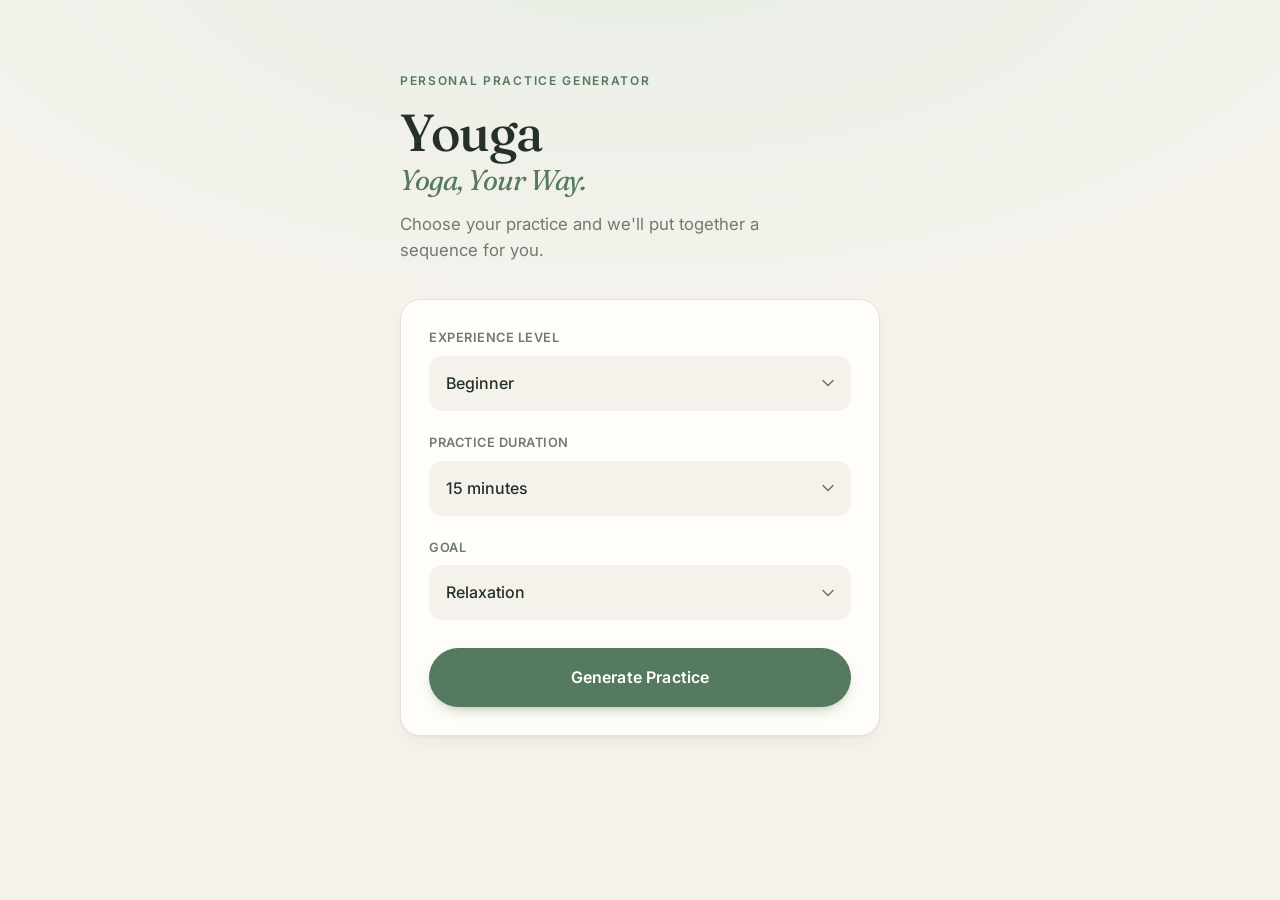
==== index.html @ e5da61a2 "Youga prototype and backend decision log Static practice generator (level, duration, goal) with pose" ====
<!doctype html>
<html lang="en">
<head>
  <meta charset="utf-8">
  <meta name="viewport" content="width=device-width, initial-scale=1">
  <title>Youga — Yoga, Your Way</title>
  <!-- Fonts: Fraunces (headings) and Inter (text). Falls back to system fonts offline. -->
  <link rel="preconnect" href="https://fonts.googleapis.com">
  <link rel="preconnect" href="https://fonts.gstatic.com" crossorigin>
  <link rel="stylesheet" href="https://fonts.googleapis.com/css2?family=Fraunces:ital,opsz,wght@0,9..144,400;0,9..144,500;1,9..144,400&family=Inter:wght@400;500;600&display=swap">
  <link rel="stylesheet" href="style.css">
</head>
<body>
  <main>
    <!-- Screen 1: welcome and choices -->
    <section id="welcome">
      <p class="eyebrow">Personal practice generator</p>
      <h1>Youga <span class="dash">—</span> <span class="tagline">Yoga, Your Way.</span></h1>
      <p class="intro">Choose your practice and we'll put together a sequence for you.</p>

      <form id="practice-form">
        <label>
          Experience level
          <select name="level">
            <option value="beginner">Beginner</option>
            <option value="intermediate">Intermediate</option>
            <option value="advanced">Advanced</option>
          </select>
        </label>

        <label>
          Practice duration
          <select name="duration">
            <option value="15">15 minutes</option>
            <option value="30">30 minutes</option>
            <option value="45">45 minutes</option>
          </select>
        </label>

        <label>
          Goal
          <select name="goal">
            <option value="relaxation">Relaxation</option>
            <option value="flexibility">Flexibility</option>
            <option value="strength">Strength</option>
            <option value="energy">Energy</option>
          </select>
        </label>

        <button type="submit">Generate Practice</button>
      </form>
    </section>

    <!-- Screen 2: the generated practice -->
    <section id="results" hidden>
      <p class="eyebrow">Youga</p>
      <h2>Your practice</h2>
      <p id="summary" class="intro"></p>
      <ol id="pose-list"></ol>
      <p id="min-note" class="min-note" hidden>A practice needs at least 3 poses, so no more can be removed.</p>
      <button type="button" id="start-over" class="secondary">Start over</button>
    </section>

    <!-- Appears briefly after a pose is removed -->
    <div id="undo" class="undo" role="status" hidden>
      <span id="undo-text"></span>
      <button type="button" id="undo-button">Undo</button>
    </div>
  </main>

  <!-- Data first, then the logic that uses it -->
  <script src="poses.js"></script>
  <script src="app.js"></script>
</body>
</html>
---- style.css ----
/* Youga — minimal, calming styling */

:root {
  /* Colors */
  --bg: #f5f2ec;
  --bg-glow: #e7eee5;
  --surface: #fffdf9;
  --text: #26302a;
  --muted: #6f7a72;
  --faint: #a3aca5;
  --border: #e6e1d8;
  --accent: #557a5f;
  --accent-hover: #476a50;
  --accent-soft: #e8f0e9;

  /* Type */
  --font-display: "Fraunces", Georgia, "Times New Roman", serif;
  --font-body: "Inter", -apple-system, BlinkMacSystemFont, "Segoe UI", Roboto, sans-serif;

  /* Shape and depth */
  --radius-lg: 20px;
  --radius-md: 14px;
  --shadow-card: 0 1px 2px rgba(38, 48, 42, 0.04), 0 8px 24px -12px rgba(38, 48, 42, 0.12);
  --shadow-button: 0 6px 16px -8px rgba(85, 122, 95, 0.7);
}

* { box-sizing: border-box; }

body {
  margin: 0;
  min-height: 100vh;
  background:
    radial-gradient(1200px 600px at 50% -10%, var(--bg-glow), transparent 70%),
    var(--bg);
  color: var(--text);
  font-family: var(--font-body);
  font-size: 16px;
  line-height: 1.55;
  -webkit-font-smoothing: antialiased;
}

main {
  max-width: 520px;
  margin: 0 auto;
  padding: 72px 20px 64px;
}

[hidden] { display: none !important; }

/* Gentle fade when a screen appears */
section { animation: fade-in 0.45s ease both; }

@keyframes fade-in {
  from { opacity: 0; transform: translateY(6px); }
  to { opacity: 1; transform: none; }
}

@media (prefers-reduced-motion: reduce) {
  section { animation: none; }
  * { transition: none !important; }
}

/* ---------- Typography ---------- */

.eyebrow {
  margin: 0 0 14px;
  font-size: 0.75rem;
  font-weight: 600;
  letter-spacing: 0.14em;
  text-transform: uppercase;
  color: var(--accent);
}

h1, h2 {
  font-family: var(--font-display);
  font-weight: 500;
  letter-spacing: -0.02em;
  margin: 0;
}

h1 {
  font-size: clamp(2.4rem, 8vw, 3.25rem);
  line-height: 1.05;
}

/* Puts the tagline on its own line under "Youga" */
h1 .dash { display: none; }

h1 .tagline {
  display: block;
  margin-top: 6px;
  font-size: 0.55em;
  font-style: italic;
  font-weight: 400;
  color: var(--accent);
}

h2 {
  font-size: clamp(1.9rem, 6vw, 2.4rem);
  line-height: 1.1;
}

.intro {
  margin: 16px 0 36px;
  max-width: 38ch;
  font-size: 1.05rem;
  color: var(--muted);
}

/* ---------- Form card ---------- */

form {
  display: grid;
  gap: 22px;
  padding: 28px;
  background: var(--surface);
  border: 1px solid var(--border);
  border-radius: var(--radius-lg);
  box-shadow: var(--shadow-card);
}

label {
  display: grid;
  gap: 8px;
  font-size: 0.8rem;
  font-weight: 600;
  letter-spacing: 0.04em;
  text-transform: uppercase;
  color: var(--muted);
}

select {
  appearance: none;
  -webkit-appearance: none;
  width: 100%;
  padding: 14px 44px 14px 16px;
  font: inherit;
  font-size: 1rem;
  font-weight: 500;
  letter-spacing: normal;
  text-transform: none;
  color: var(--text);
  background-color: var(--bg);
  /* Custom chevron */
  background-image: url("data:image/svg+xml,%3Csvg xmlns='http://www.w3.org/2000/svg' width='12' height='8' viewBox='0 0 12 8'%3E%3Cpath d='M1 1.5l5 5 5-5' fill='none' stroke='%236f7a72' stroke-width='1.6' stroke-linecap='round' stroke-linejoin='round'/%3E%3C/svg%3E");
  background-repeat: no-repeat;
  background-position: right 16px center;
  border: 1px solid transparent;
  border-radius: var(--radius-md);
  cursor: pointer;
  transition: border-color 0.2s, background-color 0.2s, box-shadow 0.2s;
}

select:hover { border-color: var(--border); }

select:focus-visible {
  outline: none;
  background-color: var(--surface);
  border-color: var(--accent);
  box-shadow: 0 0 0 4px var(--accent-soft);
}

/* ---------- Buttons ---------- */

button {
  font: inherit;
  font-size: 1rem;
  font-weight: 600;
  letter-spacing: 0.01em;
  padding: 16px 24px;
  border: 1px solid transparent;
  border-radius: 999px;
  cursor: pointer;
  transition: background-color 0.2s, box-shadow 0.2s, transform 0.2s, color 0.2s;
}

button[type="submit"] {
  margin-top: 6px;
  color: #fff;
  background: var(--accent);
  box-shadow: var(--shadow-button);
}

button[type="submit"]:hover {
  background: var(--accent-hover);
  transform: translateY(-1px);
}

button:active { transform: translateY(0) scale(0.99); }

button:focus-visible {
  outline: none;
  box-shadow: 0 0 0 4px var(--accent-soft), 0 0 0 5px var(--accent);
}

button.secondary {
  width: 100%;
  color: var(--accent);
  background: transparent;
  border-color: var(--border);
}

button.secondary:hover {
  background: var(--surface);
  border-color: var(--accent);
}

/* ---------- Results ---------- */

#results .intro { margin-bottom: 32px; }

#pose-list {
  list-style: none;
  counter-reset: pose;
  display: grid;
  gap: 12px;
  margin: 0 0 32px;
  padding: 0;
}

#pose-list li {
  counter-increment: pose;
  position: relative;
  padding: 18px 20px 18px 64px;
  background: var(--surface);
  border: 1px solid var(--border);
  border-radius: var(--radius-md);
  box-shadow: var(--shadow-card);
}

#pose-list li::before {
  content: counter(pose);
  position: absolute;
  left: 20px;
  top: 18px;
  width: 28px;
  height: 28px;
  display: grid;
  place-items: center;
  font-size: 0.8rem;
  font-weight: 600;
  color: var(--accent);
  background: var(--accent-soft);
  border-radius: 50%;
}

/* Closing pose (Savasana) gets a quieter, softer card */
#pose-list li:last-child {
  background: var(--accent-soft);
  border-color: transparent;
  box-shadow: none;
}

#pose-list li:last-child::before {
  color: #fff;
  background: var(--accent);
}

/* Pose picture, or a soft placeholder with the pose name until one is added */
.pose-image {
  margin-bottom: 14px;
  aspect-ratio: 16 / 9;
  overflow: hidden;
  border-radius: 10px;
  background: var(--bg);
}

.pose-image img {
  display: block;
  width: 100%;
  height: 100%;
  object-fit: contain;
}

.pose-placeholder {
  height: 100%;
  display: grid;
  place-items: center;
  padding: 0 16px;
  text-align: center;
  font-family: var(--font-display);
  font-style: italic;
  font-size: 1.1rem;
  color: var(--faint);
  border: 1px dashed var(--border);
  border-radius: inherit;
}

#pose-list li:last-child .pose-image { background: var(--surface); }

.pose-head {
  display: flex;
  align-items: baseline;
  justify-content: space-between;
  gap: 12px;
}

.pose-name {
  font-size: 1.05rem;
  font-weight: 600;
  line-height: 1.35;
}

.pose-minutes {
  flex-shrink: 0;
  padding: 3px 10px;
  font-size: 0.8rem;
  font-weight: 600;
  white-space: nowrap;
  color: var(--accent);
  background: var(--accent-soft);
  border-radius: 999px;
}

#pose-list li:last-child .pose-minutes { background: var(--surface); }

.pose-actions {
  display: flex;
  align-items: center;
  gap: 6px;
  flex-shrink: 0;
}

/* Small round "×" next to the minutes */
button.remove-pose {
  width: 28px;
  height: 28px;
  padding: 0;
  display: grid;
  place-items: center;
  font-size: 1.15rem;
  font-weight: 400;
  line-height: 1;
  color: var(--faint);
  background: transparent;
  border-radius: 50%;
}

button.remove-pose:hover:not([aria-disabled="true"]) {
  color: var(--text);
  background: var(--bg);
}

button.remove-pose[aria-disabled="true"] {
  opacity: 0.35;
  cursor: not-allowed;
}

button.remove-pose[aria-disabled="true"]:active { transform: none; }

/* Shown under the list once the 3-pose minimum is reached */
.min-note {
  margin: -16px 0 28px;
  font-size: 0.9rem;
  text-align: center;
  color: var(--muted);
}

/* ---------- Undo toast ---------- */

.undo {
  position: fixed;
  left: 50%;
  bottom: calc(24px + env(safe-area-inset-bottom, 0px));
  transform: translateX(-50%);
  display: flex;
  align-items: center;
  gap: 16px;
  max-width: calc(100% - 32px);
  padding: 10px 10px 10px 20px;
  font-size: 0.95rem;
  color: #fff;
  background: var(--text);
  border-radius: 999px;
  box-shadow: 0 12px 32px -12px rgba(38, 48, 42, 0.5);
  animation: toast-in 0.3s ease both;
}

/* Keeps the toast centered while it fades in */
@keyframes toast-in {
  from { opacity: 0; transform: translate(-50%, 8px); }
  to { opacity: 1; transform: translate(-50%, 0); }
}

.undo span {
  overflow: hidden;
  text-overflow: ellipsis;
  white-space: nowrap;
}

.undo button {
  flex-shrink: 0;
  padding: 8px 16px;
  font-size: 0.9rem;
  color: var(--text);
  background: var(--bg-glow);
}

.undo button:hover { background: #fff; }

@media (prefers-reduced-motion: reduce) {
  .undo { animation: none; }
}

.pose-sanskrit {
  margin-top: 2px;
  font-family: var(--font-display);
  font-style: italic;
  font-size: 0.95rem;
  color: var(--faint);
}

.pose-cue {
  margin-top: 8px;
  font-size: 0.95rem;
  color: var(--muted);
}

/* ---------- Small screens ---------- */

@media (max-width: 480px) {
  main { padding-top: 48px; }
  form { padding: 22px; }
  #pose-list li { padding: 16px 16px 16px 56px; }
  #pose-list li::before { left: 16px; top: 16px; }
}
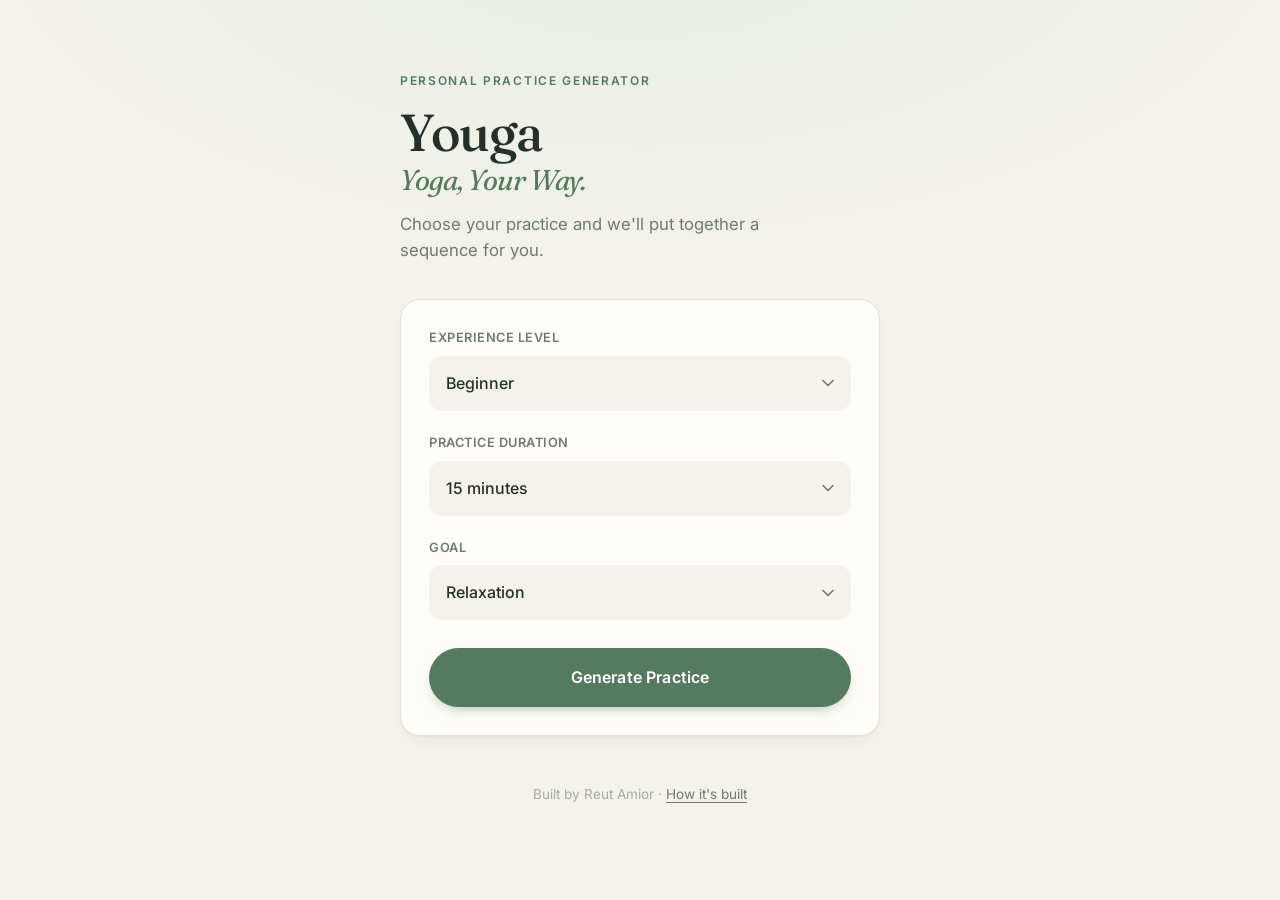
==== commit 530a8d01: "Add footer with author and link to the decision log Co-Authored-By: Claude Opus 5.5 <noreply@anthrop" ====
--- a/index.html
+++ b/index.html
@@ -61,6 +61,10 @@
       <button type="button" id="start-over" class="secondary">Start over</button>
     </section>
 
+    <footer class="site-footer">
+      Built by Reut Amior · <a href="https://github.com/ReutAmior/youga/tree/main/decisions" target="_blank" rel="noopener">How it's built</a>
+    </footer>
+
     <!-- Appears briefly after a pose is removed -->
     <div id="undo" class="undo" role="status" hidden>
       <span id="undo-text"></span>
--- a/style.css
+++ b/style.css
@@ -416,6 +416,22 @@
   color: var(--muted);
 }
 
+/* ---------- Footer ---------- */
+
+.site-footer {
+  margin-top: 48px;
+  font-size: 0.85rem;
+  text-align: center;
+  color: var(--faint);
+}
+
+.site-footer a {
+  color: var(--muted);
+  text-underline-offset: 3px;
+}
+
+.site-footer a:hover { color: var(--accent); }
+
 /* ---------- Small screens ---------- */
 
 @media (max-width: 480px) {
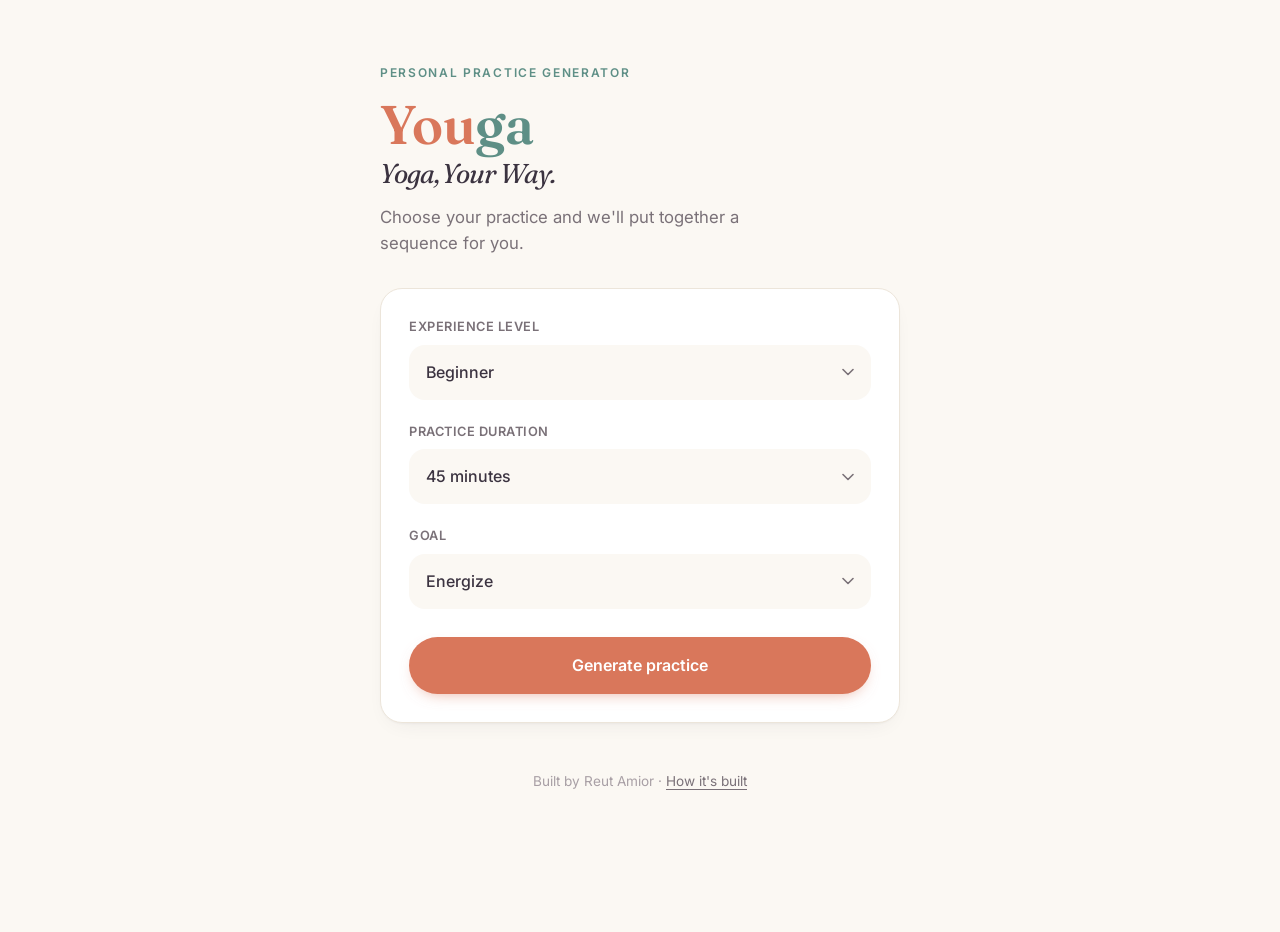
==== commit b782b148: "Merge builder and sequence review, add Play mode, Airtable content, component gallery and architectu" ====
--- a/index.html
+++ b/index.html
@@ -7,73 +7,121 @@
   <!-- Fonts: Fraunces (headings) and Inter (text). Falls back to system fonts offline. -->
   <link rel="preconnect" href="https://fonts.googleapis.com">
   <link rel="preconnect" href="https://fonts.gstatic.com" crossorigin>
-  <link rel="stylesheet" href="https://fonts.googleapis.com/css2?family=Fraunces:ital,opsz,wght@0,9..144,400;0,9..144,500;1,9..144,400&family=Inter:wght@400;500;600&display=swap">
+  <link rel="stylesheet" href="https://fonts.googleapis.com/css2?family=Fraunces:ital,opsz,wght@0,9..144,400;0,9..144,500;0,9..144,600;1,9..144,400&family=Inter:wght@400;500;600;700&display=swap">
   <link rel="stylesheet" href="style.css">
 </head>
 <body>
   <main>
-    <!-- Screen 1: welcome and choices -->
-    <section id="welcome">
+    <!-- Screen 1: Welcome. The user picks level, duration and goal. -->
+    <section id="welcome" class="screen">
       <p class="eyebrow">Personal practice generator</p>
-      <h1>Youga <span class="dash">—</span> <span class="tagline">Yoga, Your Way.</span></h1>
+      <h1><span class="logo"><span class="logo-you">You</span><span class="logo-ga">ga</span></span>
+        <span class="tagline">Yoga, Your Way.</span></h1>
       <p class="intro">Choose your practice and we'll put together a sequence for you.</p>
 
-      <form id="practice-form">
+      <form id="practice-form" class="card form-card">
         <label>
           Experience level
           <select name="level">
-            <option value="beginner">Beginner</option>
-            <option value="intermediate">Intermediate</option>
-            <option value="advanced">Advanced</option>
+            <option>Beginner</option>
+            <option>Intermediate</option>
+            <option>Advanced</option>
           </select>
         </label>
-
         <label>
           Practice duration
-          <select name="duration">
+          <select name="minutes">
             <option value="15">15 minutes</option>
             <option value="30">30 minutes</option>
-            <option value="45">45 minutes</option>
+            <option value="45" selected>45 minutes</option>
           </select>
         </label>
-
         <label>
           Goal
           <select name="goal">
-            <option value="relaxation">Relaxation</option>
-            <option value="flexibility">Flexibility</option>
-            <option value="strength">Strength</option>
-            <option value="energy">Energy</option>
+            <option>Energize</option>
+            <option>Relax</option>
+            <option>Stretch</option>
+            <option>Relieve pain</option>
           </select>
         </label>
-
-        <button type="submit">Generate Practice</button>
+        <button type="submit" class="btn btn-primary">Generate practice</button>
+        <p id="load-error" class="form-error" hidden>We couldn't load the practices. Please refresh the page.</p>
       </form>
     </section>
 
-    <!-- Screen 2: the generated practice -->
-    <section id="results" hidden>
-      <p class="eyebrow">Youga</p>
-      <h2>Your practice</h2>
-      <p id="summary" class="intro"></p>
-      <ol id="pose-list"></ol>
+    <!-- Screen 2: Builder. Shows the practice by sub-sequence; editable parts can lose poses. -->
+    <section id="builder" class="screen" hidden>
+      <p class="eyebrow"><span class="logo logo-small"><span class="logo-you">You</span><span class="logo-ga">ga</span></span></p>
+      <h2 id="sequence-name"></h2>
+      <div id="sequence-meta" class="chips"></div>
+      <p id="match-note" class="match-note" hidden></p>
+      <div id="sections"></div>
       <p id="min-note" class="min-note" hidden>A practice needs at least 3 poses, so no more can be removed.</p>
-      <button type="button" id="start-over" class="secondary">Start over</button>
     </section>
 
-    <footer class="site-footer">
+    <!-- Screen 2b: No vetted sequence matches the choices yet. -->
+    <section id="no-match" class="screen" hidden>
+      <p class="eyebrow"><span class="logo logo-small"><span class="logo-you">You</span><span class="logo-ga">ga</span></span></p>
+      <h2>This practice is on its way</h2>
+      <p id="no-match-text" class="intro"></p>
+      <button type="button" class="btn btn-secondary btn-block" data-action="change">Change sequence</button>
+    </section>
+
+    <!-- Screen 3: Play. One pose at a time with breath and cues. -->
+    <section id="play" class="screen" hidden>
+      <div class="play-top">
+        <span class="logo logo-small"><span class="logo-you">You</span><span class="logo-ga">ga</span></span>
+        <button type="button" id="exit" class="btn-text">Exit</button>
+      </div>
+      <div class="progress" aria-hidden="true"><div id="progress-fill"></div></div>
+      <div class="play-where"><span id="play-section"></span><span id="play-counter"></span></div>
+
+      <article id="play-card" class="card play-card">
+        <div id="play-image" class="pose-art"></div>
+        <div class="play-body">
+          <h2 id="play-name" class="play-name"></h2>
+          <p id="play-sanskrit" class="sanskrit"></p>
+          <div id="play-breath"></div>
+          <div class="cue"><h3>Into the pose</h3><p id="play-in"></p></div>
+          <div class="cue"><h3>Out of the pose</h3><p id="play-out"></p></div>
+          <div id="play-next" class="cue cue-next" hidden><h3>Moving to the next pose</h3><p id="play-next-text"></p></div>
+        </div>
+      </article>
+
+      <div id="play-done" class="play-done" hidden>
+        <span class="logo"><span class="logo-you">You</span><span class="logo-ga">ga</span></span>
+        <h2>Practice complete</h2>
+        <p class="sanskrit">Namaste</p>
+        <button type="button" class="btn btn-secondary" data-action="change">Back to start</button>
+      </div>
+    </section>
+
+    <footer id="footer" class="site-footer">
       Built by Reut Amior · <a href="https://github.com/ReutAmior/youga/tree/main/decisions" target="_blank" rel="noopener">How it's built</a>
     </footer>
-
-    <!-- Appears briefly after a pose is removed -->
-    <div id="undo" class="undo" role="status" hidden>
-      <span id="undo-text"></span>
-      <button type="button" id="undo-button">Undo</button>
-    </div>
   </main>
 
-  <!-- Data first, then the logic that uses it -->
-  <script src="poses.js"></script>
+  <!-- Bottom action bars: one per screen that needs it -->
+  <div id="builder-bar" class="action-bar" hidden>
+    <div class="action-bar-inner">
+      <button type="button" class="btn btn-secondary" data-action="change">Change sequence</button>
+      <button type="button" id="lets-go" class="btn btn-primary">Let's go</button>
+    </div>
+  </div>
+  <div id="play-bar" class="action-bar" hidden>
+    <div class="action-bar-inner">
+      <button type="button" id="prev" class="btn btn-secondary">Previous</button>
+      <button type="button" id="next" class="btn btn-primary">Next pose</button>
+    </div>
+  </div>
+
+  <!-- Appears briefly after a pose is removed -->
+  <div id="undo" class="toast" role="status" hidden>
+    <span id="undo-text"></span>
+    <button type="button" id="undo-button">Undo</button>
+  </div>
+
   <script src="app.js"></script>
 </body>
 </html>
--- a/style.css
+++ b/style.css
@@ -1,38 +1,48 @@
-/* Youga — minimal, calming styling */
+/* Youga styles.
+   Structure: 1. Design tokens  2. Base  3. Brand  4. Components  5. Screens.
+   Every component listed in docs/architecture.md has a section here and an
+   example in styleguide.html. Change a token once and it updates everywhere. */
+
+/* ---------- 1. Design tokens ---------- */
 
 :root {
-  /* Colors */
-  --bg: #f5f2ec;
-  --bg-glow: #e7eee5;
-  --surface: #fffdf9;
-  --text: #26302a;
-  --muted: #6f7a72;
-  --faint: #a3aca5;
-  --border: #e6e1d8;
-  --accent: #557a5f;
-  --accent-hover: #476a50;
-  --accent-soft: #e8f0e9;
+  /* Color */
+  --bg: #fbf8f3;            /* page background, cream */
+  --surface: #ffffff;       /* cards */
+  --sand: #f3ece1;          /* soft fills: chips, next-pose cue */
+  --ink: #3b3340;           /* main text */
+  --muted: #7a7178;         /* secondary text */
+  --faint: #a89fa5;         /* placeholders */
+  --line: #ece5da;          /* borders */
+  --terra: #d9775b;         /* brand "You", primary buttons */
+  --terra-dark: #b95e44;    /* primary hover, exhale */
+  --terra-soft: #f7e6df;    /* exhale badge fill */
+  --sage: #5e8f86;          /* brand "ga", progress, breath counts */
+  --sage-soft: #e4efec;     /* breath count badge fill */
+  --sky: #3e7e90;           /* inhale */
+  --sky-soft: #e6f1f4;      /* inhale badge fill */
 
   /* Type */
   --font-display: "Fraunces", Georgia, "Times New Roman", serif;
   --font-body: "Inter", -apple-system, BlinkMacSystemFont, "Segoe UI", Roboto, sans-serif;
 
   /* Shape and depth */
-  --radius-lg: 20px;
-  --radius-md: 14px;
-  --shadow-card: 0 1px 2px rgba(38, 48, 42, 0.04), 0 8px 24px -12px rgba(38, 48, 42, 0.12);
-  --shadow-button: 0 6px 16px -8px rgba(85, 122, 95, 0.7);
-}
+  --radius-lg: 22px;
+  --radius-md: 16px;
+  --radius-pill: 999px;
+  --shadow-card: 0 1px 2px rgba(59, 51, 64, 0.04), 0 8px 24px -14px rgba(59, 51, 64, 0.14);
+  --shadow-button: 0 6px 16px -8px rgba(217, 119, 91, 0.7);
+}
+
+/* ---------- 2. Base ---------- */
 
 * { box-sizing: border-box; }
 
 body {
   margin: 0;
   min-height: 100vh;
-  background:
-    radial-gradient(1200px 600px at 50% -10%, var(--bg-glow), transparent 70%),
-    var(--bg);
-  color: var(--text);
+  background: var(--bg);
+  color: var(--ink);
   font-family: var(--font-body);
   font-size: 16px;
   line-height: 1.55;
@@ -40,15 +50,14 @@
 }
 
 main {
-  max-width: 520px;
+  max-width: 560px;
   margin: 0 auto;
-  padding: 72px 20px 64px;
+  padding: 64px 20px 140px;
 }
 
 [hidden] { display: none !important; }
 
-/* Gentle fade when a screen appears */
-section { animation: fade-in 0.45s ease both; }
+.screen { animation: fade-in 0.4s ease both; }
 
 @keyframes fade-in {
   from { opacity: 0; transform: translateY(6px); }
@@ -56,11 +65,19 @@
 }
 
 @media (prefers-reduced-motion: reduce) {
-  section { animation: none; }
+  .screen, .toast { animation: none; }
   * { transition: none !important; }
 }
 
-/* ---------- Typography ---------- */
+h1, h2 {
+  font-family: var(--font-display);
+  font-weight: 600;
+  letter-spacing: -0.02em;
+  margin: 0;
+}
+
+h1 { font-size: clamp(2.6rem, 9vw, 3.4rem); line-height: 1.02; }
+h2 { font-size: clamp(1.8rem, 6vw, 2.2rem); line-height: 1.12; }
 
 .eyebrow {
   margin: 0 0 14px;
@@ -68,375 +85,224 @@
   font-weight: 600;
   letter-spacing: 0.14em;
   text-transform: uppercase;
-  color: var(--accent);
-}
-
-h1, h2 {
-  font-family: var(--font-display);
-  font-weight: 500;
-  letter-spacing: -0.02em;
-  margin: 0;
-}
-
-h1 {
-  font-size: clamp(2.4rem, 8vw, 3.25rem);
-  line-height: 1.05;
-}
-
-/* Puts the tagline on its own line under "Youga" */
-h1 .dash { display: none; }
-
-h1 .tagline {
-  display: block;
-  margin-top: 6px;
-  font-size: 0.55em;
-  font-style: italic;
-  font-weight: 400;
-  color: var(--accent);
-}
-
-h2 {
-  font-size: clamp(1.9rem, 6vw, 2.4rem);
-  line-height: 1.1;
+  color: var(--sage);
 }
 
 .intro {
-  margin: 16px 0 36px;
+  margin: 16px 0 32px;
   max-width: 38ch;
   font-size: 1.05rem;
   color: var(--muted);
 }
 
-/* ---------- Form card ---------- */
-
-form {
-  display: grid;
-  gap: 22px;
-  padding: 28px;
+/* ---------- 3. Brand ---------- */
+
+/* Two-tone wordmark: "You" highlighted in terracotta, "ga" in sage. */
+.logo { font-family: var(--font-display); font-weight: 600; letter-spacing: -0.01em; }
+.logo-you { color: var(--terra); }
+.logo-ga { color: var(--sage); }
+.logo-small { font-size: 1.35rem; letter-spacing: 0; text-transform: none; }
+
+h1 .tagline {
+  display: block;
+  margin-top: 8px;
+  font-size: 0.5em;
+  font-style: italic;
+  font-weight: 400;
+  color: var(--ink);
+}
+
+/* ---------- 4. Components ---------- */
+
+/* Card: the white surface used by the form, pose cards and the play card. */
+.card {
   background: var(--surface);
-  border: 1px solid var(--border);
+  border: 1px solid var(--line);
   border-radius: var(--radius-lg);
   box-shadow: var(--shadow-card);
 }
 
-label {
-  display: grid;
-  gap: 8px;
-  font-size: 0.8rem;
-  font-weight: 600;
-  letter-spacing: 0.04em;
-  text-transform: uppercase;
-  color: var(--muted);
-}
-
-select {
-  appearance: none;
-  -webkit-appearance: none;
-  width: 100%;
-  padding: 14px 44px 14px 16px;
-  font: inherit;
-  font-size: 1rem;
-  font-weight: 500;
-  letter-spacing: normal;
-  text-transform: none;
-  color: var(--text);
-  background-color: var(--bg);
-  /* Custom chevron */
-  background-image: url("data:image/svg+xml,%3Csvg xmlns='http://www.w3.org/2000/svg' width='12' height='8' viewBox='0 0 12 8'%3E%3Cpath d='M1 1.5l5 5 5-5' fill='none' stroke='%236f7a72' stroke-width='1.6' stroke-linecap='round' stroke-linejoin='round'/%3E%3C/svg%3E");
-  background-repeat: no-repeat;
-  background-position: right 16px center;
-  border: 1px solid transparent;
-  border-radius: var(--radius-md);
-  cursor: pointer;
-  transition: border-color 0.2s, background-color 0.2s, box-shadow 0.2s;
-}
-
-select:hover { border-color: var(--border); }
-
-select:focus-visible {
-  outline: none;
-  background-color: var(--surface);
-  border-color: var(--accent);
-  box-shadow: 0 0 0 4px var(--accent-soft);
-}
-
-/* ---------- Buttons ---------- */
-
-button {
+/* Buttons. Primary = the one main action on a screen. Secondary = the way back.
+   Text = low-emphasis actions such as Exit. */
+.btn {
   font: inherit;
   font-size: 1rem;
   font-weight: 600;
-  letter-spacing: 0.01em;
-  padding: 16px 24px;
-  border: 1px solid transparent;
-  border-radius: 999px;
+  padding: 15px 22px;
+  border: 1.5px solid transparent;
+  border-radius: var(--radius-pill);
   cursor: pointer;
-  transition: background-color 0.2s, box-shadow 0.2s, transform 0.2s, color 0.2s;
-}
-
-button[type="submit"] {
-  margin-top: 6px;
-  color: #fff;
-  background: var(--accent);
-  box-shadow: var(--shadow-button);
-}
-
-button[type="submit"]:hover {
-  background: var(--accent-hover);
-  transform: translateY(-1px);
-}
-
-button:active { transform: translateY(0) scale(0.99); }
-
-button:focus-visible {
+  white-space: nowrap;
+  transition: background-color 0.2s, border-color 0.2s, box-shadow 0.2s, transform 0.1s, opacity 0.2s;
+}
+.btn:active { transform: scale(0.98); }
+.btn:focus-visible, .btn-icon:focus-visible, .btn-text:focus-visible, select:focus-visible {
   outline: none;
-  box-shadow: 0 0 0 4px var(--accent-soft), 0 0 0 5px var(--accent);
-}
-
-button.secondary {
-  width: 100%;
-  color: var(--accent);
-  background: transparent;
-  border-color: var(--border);
-}
-
-button.secondary:hover {
-  background: var(--surface);
-  border-color: var(--accent);
-}
-
-/* ---------- Results ---------- */
-
-#results .intro { margin-bottom: 32px; }
-
-#pose-list {
-  list-style: none;
-  counter-reset: pose;
-  display: grid;
-  gap: 12px;
-  margin: 0 0 32px;
-  padding: 0;
-}
-
-#pose-list li {
-  counter-increment: pose;
-  position: relative;
-  padding: 18px 20px 18px 64px;
-  background: var(--surface);
-  border: 1px solid var(--border);
-  border-radius: var(--radius-md);
-  box-shadow: var(--shadow-card);
-}
-
-#pose-list li::before {
-  content: counter(pose);
-  position: absolute;
-  left: 20px;
-  top: 18px;
-  width: 28px;
-  height: 28px;
-  display: grid;
-  place-items: center;
-  font-size: 0.8rem;
-  font-weight: 600;
-  color: var(--accent);
-  background: var(--accent-soft);
-  border-radius: 50%;
-}
-
-/* Closing pose (Savasana) gets a quieter, softer card */
-#pose-list li:last-child {
-  background: var(--accent-soft);
-  border-color: transparent;
-  box-shadow: none;
-}
-
-#pose-list li:last-child::before {
-  color: #fff;
-  background: var(--accent);
-}
-
-/* Pose picture, or a soft placeholder with the pose name until one is added */
-.pose-image {
-  margin-bottom: 14px;
-  aspect-ratio: 16 / 9;
-  overflow: hidden;
-  border-radius: 10px;
-  background: var(--bg);
-}
-
-.pose-image img {
-  display: block;
-  width: 100%;
-  height: 100%;
-  object-fit: contain;
-}
-
+  box-shadow: 0 0 0 4px var(--sage-soft), 0 0 0 5px var(--sage);
+}
+.btn-primary { color: #fff; background: var(--terra); box-shadow: var(--shadow-button); }
+.btn-primary:hover { background: var(--terra-dark); }
+.btn-secondary { color: var(--ink); background: var(--surface); border-color: var(--line); }
+.btn-secondary:hover { border-color: var(--sage); }
+.btn-secondary:disabled { opacity: 0.4; cursor: default; }
+.btn-block { width: 100%; }
+.btn-text {
+  font: inherit; font-size: 0.95rem; font-weight: 600; color: var(--muted);
+  background: none; border: none; padding: 6px 2px; cursor: pointer; border-radius: 8px;
+}
+.btn-text:hover { color: var(--ink); }
+
+/* Round "×" on removable pose cards. */
+.btn-icon {
+  position: absolute; top: 8px; right: 8px; z-index: 1;
+  width: 32px; height: 32px; padding: 0;
+  display: grid; place-items: center;
+  font: inherit; font-size: 1.2rem; line-height: 1; color: var(--ink);
+  background: rgba(255, 255, 255, 0.94);
+  border: 1px solid var(--line); border-radius: 50%;
+  box-shadow: 0 1px 3px rgba(0, 0, 0, 0.08);
+  cursor: pointer;
+}
+.btn-icon:hover:not([aria-disabled="true"]) { color: var(--terra-dark); }
+.btn-icon[aria-disabled="true"] { opacity: 0.35; cursor: not-allowed; }
+
+/* Form fields */
+.form-card { display: grid; gap: 22px; padding: 28px; }
+label {
+  display: grid; gap: 8px;
+  font-size: 0.8rem; font-weight: 600; letter-spacing: 0.04em; text-transform: uppercase;
+  color: var(--muted);
+}
+select {
+  appearance: none; -webkit-appearance: none; width: 100%;
+  padding: 14px 44px 14px 16px;
+  font: inherit; font-size: 1rem; font-weight: 500; letter-spacing: normal; text-transform: none;
+  color: var(--ink); background-color: var(--bg);
+  background-image: url("data:image/svg+xml,%3Csvg xmlns='http://www.w3.org/2000/svg' width='12' height='8' viewBox='0 0 12 8'%3E%3Cpath d='M1 1.5l5 5 5-5' fill='none' stroke='%237a7178' stroke-width='1.6' stroke-linecap='round' stroke-linejoin='round'/%3E%3C/svg%3E");
+  background-repeat: no-repeat; background-position: right 16px center;
+  border: 1px solid transparent; border-radius: var(--radius-md); cursor: pointer;
+}
+select:hover { border-color: var(--line); }
+.form-card .btn { margin-top: 6px; }
+.form-error { margin: 0; font-size: 0.9rem; color: var(--terra-dark); text-align: center; }
+
+/* Chips: sequence facts (minutes, level, goal). */
+.chips { display: flex; flex-wrap: wrap; gap: 8px; margin: 14px 0 8px; }
+.chip {
+  font-size: 0.8rem; font-weight: 600; padding: 5px 12px;
+  border-radius: var(--radius-pill); background: var(--sand); color: var(--ink);
+}
+.chip-sage { background: var(--sage-soft); color: var(--sage); }
+
+/* Breath badge: "Inhale", "Exhale", or "5 breaths". Two sizes: card (small) and play (large). */
+.breath {
+  display: inline-flex; align-items: center; gap: 7px;
+  font-size: 0.72rem; font-weight: 700; padding: 3px 10px; border-radius: var(--radius-pill);
+}
+.breath::before { content: ""; width: 7px; height: 7px; border-radius: 50%; background: currentColor; }
+.breath-count { background: var(--sage-soft); color: var(--sage); }
+.breath-inhale { background: var(--sky-soft); color: var(--sky); }
+.breath-exhale { background: var(--terra-soft); color: var(--terra-dark); }
+.breath-lg { font-size: 0.95rem; padding: 8px 15px; gap: 9px; }
+.breath-lg::before { width: 9px; height: 9px; }
+
+/* Pose art: the picture slot, or a placeholder until a picture exists. */
+.pose-art { background: var(--bg); display: grid; place-items: center; overflow: hidden; }
+.pose-art img { display: block; width: 100%; height: 100%; object-fit: contain; }
 .pose-placeholder {
-  height: 100%;
-  display: grid;
-  place-items: center;
-  padding: 0 16px;
-  text-align: center;
-  font-family: var(--font-display);
-  font-style: italic;
-  font-size: 1.1rem;
-  color: var(--faint);
-  border: 1px dashed var(--border);
-  border-radius: inherit;
-}
-
-#pose-list li:last-child .pose-image { background: var(--surface); }
-
-.pose-head {
-  display: flex;
-  align-items: baseline;
-  justify-content: space-between;
-  gap: 12px;
-}
-
-.pose-name {
-  font-size: 1.05rem;
-  font-weight: 600;
-  line-height: 1.35;
-}
-
-.pose-minutes {
-  flex-shrink: 0;
-  padding: 3px 10px;
-  font-size: 0.8rem;
-  font-weight: 600;
-  white-space: nowrap;
-  color: var(--accent);
-  background: var(--accent-soft);
-  border-radius: 999px;
-}
-
-#pose-list li:last-child .pose-minutes { background: var(--surface); }
-
-.pose-actions {
-  display: flex;
-  align-items: center;
-  gap: 6px;
-  flex-shrink: 0;
-}
-
-/* Small round "×" next to the minutes */
-button.remove-pose {
-  width: 28px;
-  height: 28px;
-  padding: 0;
-  display: grid;
-  place-items: center;
-  font-size: 1.15rem;
-  font-weight: 400;
-  line-height: 1;
-  color: var(--faint);
-  background: transparent;
-  border-radius: 50%;
-}
-
-button.remove-pose:hover:not([aria-disabled="true"]) {
-  color: var(--text);
-  background: var(--bg);
-}
-
-button.remove-pose[aria-disabled="true"] {
-  opacity: 0.35;
-  cursor: not-allowed;
-}
-
-button.remove-pose[aria-disabled="true"]:active { transform: none; }
-
-/* Shown under the list once the 3-pose minimum is reached */
-.min-note {
-  margin: -16px 0 28px;
-  font-size: 0.9rem;
-  text-align: center;
-  color: var(--muted);
-}
-
-/* ---------- Undo toast ---------- */
-
-.undo {
-  position: fixed;
-  left: 50%;
-  bottom: calc(24px + env(safe-area-inset-bottom, 0px));
+  margin: 12px; padding: 10px 12px; text-align: center;
+  font-size: 0.75rem; font-weight: 600; color: var(--faint);
+  border: 1.5px dashed var(--line); border-radius: 12px;
+}
+
+/* Section header: one per sub-sequence on the builder. */
+.section-head { display: flex; align-items: baseline; justify-content: space-between; gap: 12px; margin: 30px 0 12px; }
+.section-head h3 { margin: 0; font-family: var(--font-display); font-weight: 600; font-size: 1.3rem; }
+.section-count { font-size: 0.8rem; font-weight: 600; color: var(--muted); white-space: nowrap; }
+
+/* Builder pose card: picture, names and breath. Removable cards carry a .btn-icon. */
+.pose-grid { display: grid; grid-template-columns: repeat(2, minmax(0, 1fr)); gap: 12px; }
+.pose-card { position: relative; overflow: hidden; border-radius: var(--radius-md); }
+.pose-card .pose-art { aspect-ratio: 1 / 1; }
+.pose-card-body { padding: 10px 12px 13px; }
+.pose-card-name { font-weight: 600; font-size: 0.95rem; line-height: 1.3; }
+.pose-card .sanskrit { font-size: 0.82rem; margin: 2px 0 8px; }
+
+.sanskrit { font-family: var(--font-display); font-style: italic; color: var(--muted); margin: 0; }
+
+/* Empty state: a sub-sequence with no poses yet, or with all poses removed. */
+.empty {
+  padding: 16px 18px; font-size: 0.92rem; font-style: italic; color: var(--muted);
+  background: var(--surface); border: 1.5px dashed var(--line); border-radius: var(--radius-md);
+}
+
+.match-note, .min-note { font-size: 0.9rem; color: var(--muted); }
+.min-note { text-align: center; margin: 20px 0 0; }
+
+/* Action bar: fixed to the bottom of the screen, holds a screen's two main buttons. */
+.action-bar {
+  position: fixed; left: 0; right: 0; bottom: 0; z-index: 5;
+  padding: 24px 20px calc(18px + env(safe-area-inset-bottom, 0px));
+  background: linear-gradient(to top, var(--bg) 72%, rgba(251, 248, 243, 0));
+}
+.action-bar-inner { max-width: 560px; margin: 0 auto; display: flex; gap: 10px; }
+.action-bar .btn { flex: 1; }
+
+/* Toast: confirms a removal and offers Undo. */
+.toast {
+  position: fixed; left: 50%; z-index: 10;
+  bottom: calc(100px + env(safe-area-inset-bottom, 0px));
   transform: translateX(-50%);
-  display: flex;
-  align-items: center;
-  gap: 16px;
+  display: flex; align-items: center; gap: 16px;
   max-width: calc(100% - 32px);
   padding: 10px 10px 10px 20px;
-  font-size: 0.95rem;
-  color: #fff;
-  background: var(--text);
-  border-radius: 999px;
-  box-shadow: 0 12px 32px -12px rgba(38, 48, 42, 0.5);
+  font-size: 0.95rem; color: #fff; background: var(--ink);
+  border-radius: var(--radius-pill);
+  box-shadow: 0 12px 32px -12px rgba(59, 51, 64, 0.5);
   animation: toast-in 0.3s ease both;
 }
-
-/* Keeps the toast centered while it fades in */
 @keyframes toast-in {
   from { opacity: 0; transform: translate(-50%, 8px); }
   to { opacity: 1; transform: translate(-50%, 0); }
 }
-
-.undo span {
-  overflow: hidden;
-  text-overflow: ellipsis;
-  white-space: nowrap;
-}
-
-.undo button {
-  flex-shrink: 0;
-  padding: 8px 16px;
-  font-size: 0.9rem;
-  color: var(--text);
-  background: var(--bg-glow);
-}
-
-.undo button:hover { background: #fff; }
-
-@media (prefers-reduced-motion: reduce) {
-  .undo { animation: none; }
-}
-
-.pose-sanskrit {
-  margin-top: 2px;
-  font-family: var(--font-display);
-  font-style: italic;
-  font-size: 0.95rem;
-  color: var(--faint);
-}
-
-.pose-cue {
-  margin-top: 8px;
-  font-size: 0.95rem;
-  color: var(--muted);
-}
-
-/* ---------- Footer ---------- */
-
-.site-footer {
-  margin-top: 48px;
-  font-size: 0.85rem;
-  text-align: center;
-  color: var(--faint);
-}
-
-.site-footer a {
-  color: var(--muted);
-  text-underline-offset: 3px;
-}
-
-.site-footer a:hover { color: var(--accent); }
-
-/* ---------- Small screens ---------- */
+.toast span { overflow: hidden; text-overflow: ellipsis; white-space: nowrap; }
+.toast button {
+  flex-shrink: 0; padding: 8px 16px; font: inherit; font-size: 0.9rem; font-weight: 600;
+  color: var(--ink); background: var(--terra-soft); border: none; border-radius: var(--radius-pill); cursor: pointer;
+}
+.toast button:hover { background: #fff; }
+
+/* Progress bar on the play screen. */
+.progress { height: 6px; margin: 18px 0 8px; overflow: hidden; border-radius: var(--radius-pill); background: var(--line); }
+.progress > div { height: 100%; width: 0; background: var(--sage); border-radius: var(--radius-pill); transition: width 0.3s ease; }
+
+/* Play card: one large pose with breath and cues. */
+.play-card { margin-top: 16px; overflow: hidden; }
+.play-card .pose-art { aspect-ratio: 4 / 3; }
+.play-card .pose-placeholder { font-size: 0.85rem; padding: 14px 18px; }
+.play-body { padding: 20px 22px 24px; }
+.play-name { font-size: 1.9rem; }
+.play-card .sanskrit { font-size: 1.05rem; margin: 4px 0 16px; }
+.cue { margin-top: 16px; }
+.cue h3 { margin: 0 0 4px; font-size: 0.72rem; font-weight: 600; letter-spacing: 0.1em; text-transform: uppercase; color: var(--muted); }
+.cue p { margin: 0; font-size: 1.02rem; line-height: 1.6; }
+.cue-next { padding: 12px 14px; background: var(--sand); border-radius: 14px; }
+.cue-missing { font-style: italic; color: var(--faint); }
+
+/* ---------- 5. Screens ---------- */
+
+.play-top { display: flex; justify-content: space-between; align-items: center; }
+.play-where { display: flex; justify-content: space-between; font-size: 0.85rem; font-weight: 600; color: var(--muted); }
+.play-done { text-align: center; padding: 56px 0 0; }
+.play-done .logo { font-size: 1.6rem; }
+.play-done h2 { margin: 12px 0 6px; }
+.play-done .btn { margin-top: 28px; }
+
+.site-footer { margin-top: 48px; font-size: 0.85rem; text-align: center; color: var(--faint); }
+.site-footer a { color: var(--muted); text-underline-offset: 3px; }
+.site-footer a:hover { color: var(--sage); }
 
 @media (max-width: 480px) {
-  main { padding-top: 48px; }
-  form { padding: 22px; }
-  #pose-list li { padding: 16px 16px 16px 56px; }
-  #pose-list li::before { left: 16px; top: 16px; }
-}
+  main { padding-top: 44px; }
+  .form-card { padding: 22px; }
+}
